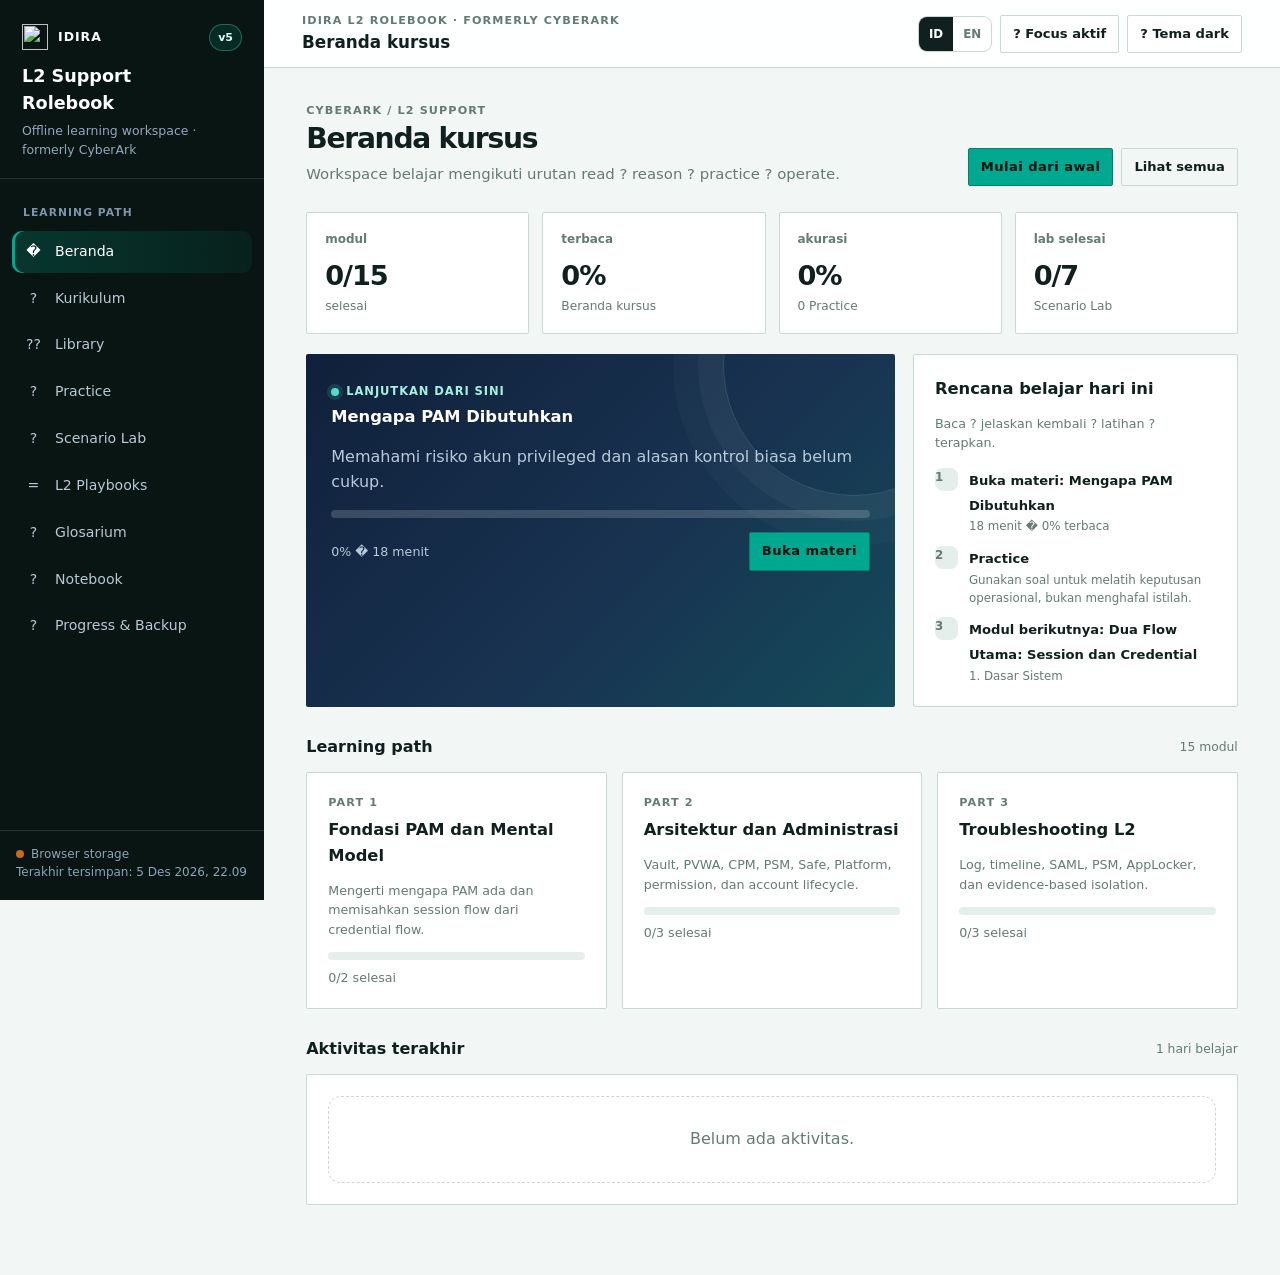
==== CyberArk_L2_Learning_App.html @ cd7c9b1c "feat: Render official Idira logo, inject 20 training modules directly to curriculum, and fix compone" ====
<!doctype html>
<html lang="id">
<head>
<meta charset="utf-8">
<meta name="viewport" content="width=device-width,initial-scale=1">
<meta name="theme-color" content="#0b1220">
<title>IDIRA L2 Rolebook — formerly CyberArk</title>
<link rel="stylesheet" href="rolebook-assets/rolebook.css">
<link rel="stylesheet" href="rolebook-assets/rolebook-theme.css">
</head>
<body>
<a class="skip" href="#mainContent">Skip to main content</a>
<div class="app">
<aside class="sidebar" aria-label="Course navigation">
<div class="brand"><div><div class="brand-mark"><img class="brand-logo" src="rolebook-assets/icon-idira-logo.svg" alt="" aria-hidden="true"><span>IDIRA</span></div><h1>L2 Support Rolebook</h1><p>Offline learning workspace · formerly CyberArk</p></div><span class="tag version">v5</span></div>
<nav class="nav" id="mainNav"></nav>
<div class="sidebar-foot"><span class="sync-dot" id="syncDot"></span><span id="syncLabel">Loading progress</span><br><span id="lastSavedLabel"></span></div>
</aside>
<div class="main">
<header class="topbar"><div class="topbar-title"><div class="eyebrow" id="topEyebrow">IDIRA L2 Rolebook · formerly CyberArk</div><strong id="topTitle">Course home</strong></div><div class="top-actions"><div class="lang-group" aria-label="Language"><button data-action="lang" data-lang="id" aria-pressed="true">ID</button><button data-action="lang" data-lang="en" aria-pressed="false">EN</button></div><button class="icon-btn" data-action="focus" id="focusBtn" aria-pressed="false">Focus</button><button class="icon-btn" data-action="theme" id="themeBtn" aria-pressed="false">Theme</button></div></header>
<main class="content" id="mainContent" tabindex="-1"><div id="viewRoot"></div></main>
</div>
</div>
<div class="toast-region" id="toastRegion" aria-live="polite" aria-atomic="true"></div>
<input class="sr-only" type="file" id="importFile" accept="application/json,.json">
<script src="rolebook-assets/course-data.js"></script>
<script src="rolebook-assets/reference-data.js"></script>
<script src="rolebook-assets/reference-sources.js"></script>
<script src="rolebook-assets/cyberark-docs-index.js"></script>
<script src="rolebook-assets/reference-docs-atlas.js"></script>
<script src="rolebook-assets/inject-cyberbrainer.js"></script>
<script src="rolebook-assets/inject-idira-training.js"></script>
<script src="rolebook-assets/reference-deep-core.js"></script>
<script src="rolebook-assets/reference-deep-objects.js"></script>
<script src="rolebook-assets/reference-deep-architecture.js"></script>
<script src="rolebook-assets/reference-finalize.js"></script>
<script src="rolebook-assets/reference-expansion.js"></script>
<script src="rolebook-assets/rolebook-library-helpers.js"></script>
<script src="rolebook-assets/docs-explorer.js"></script>
<script src="rolebook-assets/rolebook.js"></script>
</body>
</html>
---- rolebook-assets/rolebook.css ----
﻿:root{--ink:#14233b;--ink2:#34425a;--muted:#66738a;--line:#d9e0ea;--surface:#fff;--surface2:#f6f8fb;--surface3:#eef3f8;--nav:#0d1729;--brand:#00a88f;--brand2:#087d70;--accent:#f0a33a;--danger:#c94646;--success:#16794f;--shadow:0 18px 45px rgba(20,35,59,.1);--radius:16px;--focus:#ff9f1c;--font:Inter,ui-sans-serif,system-ui,-apple-system,BlinkMacSystemFont,"Segoe UI",sans-serif;--mono:"Cascadia Code",Consolas,monospace}
:root[data-theme=dark]{--ink:#eef4fb;--ink2:#c8d3e2;--muted:#9caac0;--line:#304057;--surface:#101a2b;--surface2:#172235;--surface3:#1d2b41;--nav:#09101d;--brand:#32d5bd;--brand2:#58e5d1;--accent:#ffbd63;--danger:#ff8787;--success:#61d5a0;--shadow:0 18px 45px rgba(0,0,0,.25)}
*{box-sizing:border-box}html{font-size:16px;scroll-behavior:smooth}body{margin:0;background:var(--surface2);color:var(--ink);font-family:var(--font);line-height:1.55}button,input,select,textarea{font:inherit}button{cursor:pointer}button:disabled{cursor:not-allowed;opacity:.62}button:focus-visible,a:focus-visible,input:focus-visible,select:focus-visible,textarea:focus-visible{outline:3px solid var(--focus);outline-offset:3px}.skip{position:fixed;top:-60px;left:16px;z-index:99;background:var(--surface);color:var(--ink);padding:10px 14px;border-radius:8px;border:2px solid var(--focus)}.skip:focus{top:16px}.app{min-height:100vh;display:grid;grid-template-columns:264px minmax(0,1fr)}.sidebar{position:sticky;top:0;height:100vh;background:var(--nav);color:#dbe8f6;display:flex;flex-direction:column;z-index:5}.brand{padding:24px 22px 19px;border-bottom:1px solid rgba(255,255,255,.12);display:flex;justify-content:space-between;gap:10px}.brand-mark{display:flex;align-items:center;gap:10px;font-weight:800;letter-spacing:.08em;font-size:.78rem;color:#fff}.brand-mark i{width:27px;height:27px;border-radius:8px;background:linear-gradient(135deg,var(--brand),#61e8d1);display:grid;place-items:center;color:#06221e;font-style:normal;font-weight:900}.brand h1{margin:13px 0 0;color:#fff;font-size:1.1rem}.brand p{margin:3px 0 0;color:#91a7bf;font-size:.78rem}.version{height:max-content;color:#d9fff7!important;background:rgba(0,168,143,.15)!important;border-color:rgba(81,221,199,.35)!important}.nav{padding:18px 12px;display:grid;gap:5px}.nav-label{padding:8px 11px 4px;color:#7e94ad;text-transform:uppercase;letter-spacing:.1em;font-size:.67rem;font-weight:800}.nav-btn{width:100%;border:0;background:transparent;color:#b9c8d9;text-align:left;display:flex;align-items:center;gap:11px;padding:10px 11px;border-radius:10px;font-size:.88rem;transition:.18s}.nav-btn:hover{background:rgba(255,255,255,.08);color:#fff;transform:translateX(2px)}.nav-btn[aria-current=true]{background:linear-gradient(90deg,rgba(0,168,143,.23),rgba(0,168,143,.08));color:#fff;box-shadow:inset 3px 0 var(--brand)}.nav-icon{width:21px;text-align:center}.sidebar-foot{margin-top:auto;padding:14px 16px 18px;border-top:1px solid rgba(255,255,255,.12);font-size:.75rem;color:#8ea2ba}.sync-dot{display:inline-block;width:8px;height:8px;border-radius:50%;background:var(--accent);margin-right:7px}.sync-dot.online{background:#56d99b}.main{min-width:0;display:flex;flex-direction:column}.topbar{position:sticky;top:0;z-index:4;background:color-mix(in srgb,var(--surface) 92%,transparent);backdrop-filter:blur(13px);border-bottom:1px solid var(--line);min-height:68px;padding:12px clamp(18px,3vw,38px);display:flex;align-items:center;justify-content:space-between;gap:20px}.topbar-title{min-width:0}.eyebrow{font-size:.7rem;text-transform:uppercase;letter-spacing:.1em;color:var(--muted);font-weight:800}.topbar-title strong{display:block;white-space:nowrap;overflow:hidden;text-overflow:ellipsis;font-size:1.05rem}.top-actions,.page-actions,.reader-controls{display:flex;align-items:center;gap:8px;flex-wrap:wrap}.icon-btn,.small-btn,.primary-btn,.quiet-btn,.danger-btn{border:1px solid var(--line);border-radius:9px;background:var(--surface);color:var(--ink);min-height:38px;padding:8px 12px;font-weight:700;font-size:.82rem;text-decoration:none;transition:.18s}.icon-btn:hover,.small-btn:hover,.quiet-btn:hover{transform:translateY(-1px);box-shadow:0 6px 16px rgba(20,35,59,.1);border-color:var(--brand)}.primary-btn{background:var(--brand);border-color:var(--brand);color:#05241f;box-shadow:0 8px 18px rgba(0,168,143,.18)}.primary-btn:hover{background:var(--brand2);transform:translateY(-1px)}.quiet-btn{background:var(--surface2)}.danger-btn{color:var(--danger);border-color:color-mix(in srgb,var(--danger) 45%,var(--line))}.lang-group{display:flex;border:1px solid var(--line);border-radius:9px;overflow:hidden;background:var(--surface)}.lang-group button{border:0;background:transparent;color:var(--muted);padding:8px 10px;font-size:.74rem;font-weight:800}.lang-group button[aria-pressed=true]{background:var(--ink);color:var(--surface)}.content{width:min(1420px,100%);margin:0 auto;padding:34px clamp(18px,3.3vw,52px) 70px}.view{animation:fade .22s ease both}@keyframes fade{from{opacity:0;transform:translateY(4px)}to{opacity:1;transform:none}}.page-head{display:flex;align-items:flex-end;justify-content:space-between;gap:22px;margin-bottom:26px}.page-head h2{margin:3px 0 0;font-size:clamp(1.55rem,2.2vw,2.15rem);letter-spacing:-.045em;line-height:1.15}.page-head p{margin:8px 0 0;color:var(--muted);max-width:720px;font-size:.93rem}.metric-grid{display:grid;grid-template-columns:repeat(4,minmax(0,1fr));gap:13px;margin-bottom:20px}.metric,.card{background:var(--surface);border:1px solid var(--line);border-radius:var(--radius);box-shadow:0 4px 16px rgba(20,35,59,.035)}.metric{padding:17px 18px}.metric-label{color:var(--muted);font-size:.75rem;font-weight:700}.metric-value{font-size:1.7rem;font-weight:850;letter-spacing:-.04em;margin-top:6px}.metric-sub{font-size:.76rem;color:var(--muted)}.card-pad{padding:21px}.card h3{margin:0;font-size:1.02rem}.card p{color:var(--muted)}.muted{color:var(--muted)}.small{font-size:.79rem}.layout-2{display:grid;grid-template-columns:minmax(0,1.45fr) minmax(280px,.8fr);gap:18px}.layout-3{display:grid;grid-template-columns:repeat(3,minmax(0,1fr));gap:15px}.section-title{display:flex;align-items:center;justify-content:space-between;gap:12px;margin:28px 0 12px}.section-title h3{margin:0;font-size:1rem}.section-title span{color:var(--muted);font-size:.77rem}.progress-track{height:8px;background:var(--surface3);border-radius:999px;overflow:hidden}.progress-fill{height:100%;background:linear-gradient(90deg,var(--brand),#54d5bf);border-radius:inherit;transition:width .35s}.hero-card{background:linear-gradient(135deg,#10203a,#183351 58%,#0e6e66 160%);color:#fff;border:0;position:relative;overflow:hidden}.hero-card:after{content:"";position:absolute;width:260px;height:260px;border:1px solid rgba(255,255,255,.14);border-radius:50%;right:-90px;top:-120px;box-shadow:0 0 0 25px rgba(255,255,255,.035),0 0 0 50px rgba(255,255,255,.025)}.hero-card .muted{color:#b9cadc}.hero-content{position:relative;z-index:1;padding:25px}.hero-content p{max-width:650px}.kicker{display:inline-flex;align-items:center;gap:7px;color:#a6f0df;font-size:.72rem;font-weight:800;letter-spacing:.08em;text-transform:uppercase}.kicker:before{content:"";width:8px;height:8px;border-radius:50%;background:#51ddc7;box-shadow:0 0 0 4px rgba(81,221,199,.15)}.split{display:flex;align-items:center;justify-content:space-between;gap:20px}.tag,.badge{display:inline-flex;align-items:center;border-radius:999px;padding:4px 8px;font-size:.69rem;font-weight:800;border:1px solid var(--line);background:var(--surface2);color:var(--ink2)}.badge.complete{background:color-mix(in srgb,var(--success) 14%,var(--surface));border-color:color-mix(in srgb,var(--success) 38%,var(--line));color:var(--success)}.badge.current{background:color-mix(in srgb,var(--brand) 13%,var(--surface));border-color:color-mix(in srgb,var(--brand) 42%,var(--line));color:var(--brand2)}.list{display:grid;gap:10px}.activity{display:flex;gap:12px;padding:11px 0;border-bottom:1px solid var(--line)}.activity:last-child{border:0}.activity-mark{width:29px;height:29px;border-radius:9px;background:var(--surface3);display:grid;place-items:center;flex:none}.activity strong{font-size:.82rem}.activity p{margin:1px 0 0;font-size:.75rem}.plan-list{display:grid;gap:10px;margin-top:15px}.plan-item{display:flex;gap:11px;align-items:flex-start}.plan-num{width:23px;height:23px;border-radius:8px;display:grid;place-items:center;background:var(--surface3);color:var(--brand2);font-weight:900;font-size:.72rem;flex:none}.plan-item strong{font-size:.82rem}.plan-item span{display:block;color:var(--muted);font-size:.74rem}.search-row{display:flex;gap:10px;flex-wrap:wrap;margin-bottom:18px}.field{width:100%;background:var(--surface);color:var(--ink);border:1px solid var(--line);border-radius:10px;padding:10px 12px;min-height:42px}.module-grid{display:grid;grid-template-columns:repeat(2,minmax(0,1fr));gap:13px}.module-card{padding:17px;border:1px solid var(--line);border-radius:14px;background:var(--surface);display:flex;flex-direction:column;gap:10px;min-height:190px;transition:.18s}.module-card:hover{transform:translateY(-2px);box-shadow:var(--shadow);border-color:var(--brand)}.module-top,.module-foot{display:flex;align-items:flex-start;justify-content:space-between;gap:10px}.module-no{font-family:var(--mono);font-size:.7rem;color:var(--brand2);font-weight:800}.module-card h4{font-size:1rem;line-height:1.3;margin:0}.module-card p{font-size:.8rem;margin:0}.module-tags{display:flex;gap:7px;flex-wrap:wrap}.module-foot{margin-top:auto;align-items:center}.part-block{margin-top:26px}.part-head{display:flex;align-items:flex-start;justify-content:space-between;gap:18px;margin-bottom:11px}.part-head h3{margin:0;font-size:1.08rem}.part-head p{margin:3px 0 0;color:var(--muted);font-size:.8rem}
.reader-shell{display:grid;grid-template-columns:235px minmax(0,1fr);gap:18px;align-items:start}.reader-side{position:sticky;top:91px;max-height:calc(100vh - 115px);overflow:auto}.reader-side h3{font-size:.75rem;text-transform:uppercase;letter-spacing:.1em;color:var(--muted);margin:0 0 9px}.reader-nav{display:grid;gap:5px}.reader-nav button{border:1px solid transparent;background:transparent;color:var(--ink2);text-align:left;border-radius:10px;padding:9px 10px;font-size:.78rem;line-height:1.35}.reader-nav button:hover,.reader-nav button.active{background:var(--surface);border-color:var(--brand);color:var(--ink)}.reader-nav button strong{display:block;font-size:.72rem;color:var(--brand2);margin-bottom:2px}.reader-main{min-width:0}.reader-head{padding:23px 25px;border-bottom:1px solid var(--line)}.reader-head-top{display:flex;align-items:flex-start;justify-content:space-between;gap:20px}.reader-head h2{margin:5px 0 0;font-size:clamp(1.45rem,2.4vw,2.1rem);line-height:1.12;letter-spacing:-.05em}.reader-head p{color:var(--muted);margin:9px 0 0;max-width:760px}.reader-meta{display:flex;gap:7px;flex-wrap:wrap;margin-top:14px}.reader-meta button{cursor:pointer}.reader-scroll{max-height:calc(100vh - 245px);min-height:430px;overflow:auto;padding:26px 30px 34px;scroll-behavior:smooth}.lesson-content{max-width:860px}.lesson-block h2{font-size:1.42rem;letter-spacing:-.035em;line-height:1.2;margin:0 0 10px}.lesson-block h3{font-size:1.04rem;letter-spacing:-.02em;margin:25px 0 7px}.lesson-block p{margin:0 0 13px;color:var(--ink2);font-size:.96rem;line-height:1.78}.lesson-block li{color:var(--ink2);font-size:.94rem;line-height:1.7;margin:5px 0}.lesson-block ul,.lesson-block ol{padding-left:22px}.callout{border-left:4px solid var(--brand);background:color-mix(in srgb,var(--brand) 8%,var(--surface));padding:14px 16px;border-radius:0 11px 11px 0;margin:18px 0;color:var(--ink2)}.callout.safe{border-left-color:var(--success)}.callout.warn{border-left-color:var(--accent)}.reader-extras{display:grid;grid-template-columns:repeat(2,minmax(0,1fr));gap:13px;margin:24px 0}.extra-card{border:1px solid var(--line);border-radius:13px;padding:15px;background:var(--surface2)}.extra-card h3{margin:0 0 9px;font-size:.9rem}.extra-card ul{padding-left:19px;margin:0}.extra-card li{font-size:.8rem;margin:5px 0;color:var(--ink2)}.reader-footer{padding:17px 25px;border-top:1px solid var(--line);display:flex;align-items:center;justify-content:space-between;gap:12px;flex-wrap:wrap}.gate{margin-top:20px;padding:15px;border-radius:13px;background:var(--surface2);border:1px solid var(--line);display:flex;align-items:center;justify-content:space-between;gap:14px}.gate.ready{border-color:color-mix(in srgb,var(--success) 50%,var(--line));background:color-mix(in srgb,var(--success) 8%,var(--surface))}.gate strong{display:block;font-size:.84rem}.gate span{display:block;color:var(--muted);font-size:.76rem;margin-top:3px}.reader-note{margin-top:20px}.reader-note textarea{min-height:105px}.check-list{display:grid;gap:9px;padding:0;margin:0;list-style:none}.check-list li{display:flex;gap:9px;align-items:flex-start;color:var(--ink2);font-size:.82rem}.check-list li:before{content:"✓";width:19px;height:19px;border-radius:6px;background:color-mix(in srgb,var(--brand) 15%,var(--surface));color:var(--brand2);display:grid;place-items:center;font-weight:900;font-size:.7rem;flex:none}.form-grid{display:grid;grid-template-columns:repeat(2,minmax(0,1fr));gap:15px}.form-label{display:grid;gap:6px;color:var(--ink2);font-size:.78rem;font-weight:800}.notice{border-left:4px solid var(--accent);background:color-mix(in srgb,var(--accent) 10%,var(--surface));padding:13px 15px;border-radius:0 10px 10px 0;color:var(--ink2);font-size:.81rem}.quiz-head{display:flex;align-items:center;justify-content:space-between;gap:15px;margin-bottom:15px}.quiz-head strong{font-size:.8rem}.quiz-head span{font-size:.75rem;color:var(--muted)}.question-card{max-width:920px}.question-card h3{font-size:1.35rem;line-height:1.35;letter-spacing:-.03em;margin:6px 0 22px}.choice-grid{display:grid;gap:9px}.choice{width:100%;text-align:left;border:1px solid var(--line);background:var(--surface);color:var(--ink);border-radius:12px;padding:13px 15px;display:flex;align-items:flex-start;gap:11px;line-height:1.45}.choice:hover{border-color:var(--brand);background:color-mix(in srgb,var(--brand) 4%,var(--surface))}.choice.selected{border-color:var(--brand);box-shadow:inset 0 0 0 2px var(--brand);background:color-mix(in srgb,var(--brand) 7%,var(--surface))}.choice.correct{border-color:var(--success);background:color-mix(in srgb,var(--success) 9%,var(--surface))}.choice.wrong{border-color:var(--danger);background:color-mix(in srgb,var(--danger) 8%,var(--surface))}.choice-indicator{width:24px;height:24px;border-radius:50%;border:2px solid var(--line);display:grid;place-items:center;flex:none;font-size:.7rem;font-weight:900}.choice.selected .choice-indicator{border-color:var(--brand);background:var(--brand);color:#05241f}.choice.correct .choice-indicator{border-color:var(--success);background:var(--success);color:#fff}.choice.wrong .choice-indicator{border-color:var(--danger);background:var(--danger);color:#fff}.feedback{margin-top:17px;padding:15px;border-radius:12px;border:1px solid var(--line)}.feedback.good{border-color:color-mix(in srgb,var(--success) 45%,var(--line));background:color-mix(in srgb,var(--success) 8%,var(--surface))}.feedback.bad{border-color:color-mix(in srgb,var(--danger) 45%,var(--line));background:color-mix(in srgb,var(--danger) 7%,var(--surface))}.feedback strong{display:block;font-size:.88rem}.feedback p{margin:5px 0 0;color:var(--ink2);font-size:.82rem}.quiz-actions{display:flex;justify-content:space-between;align-items:center;gap:10px;margin-top:20px;flex-wrap:wrap}.result-score{font-size:3rem;font-weight:900;letter-spacing:-.06em;color:var(--brand2)}.result-label{color:var(--muted);font-size:.86rem}.result-grid{display:grid;grid-template-columns:repeat(3,minmax(0,1fr));gap:10px;margin:18px 0}.result-stat{background:var(--surface2);border-radius:11px;padding:13px}.result-stat strong{display:block;font-size:1.2rem}.result-stat span{font-size:.73rem;color:var(--muted)}.segmented{display:flex;gap:5px;padding:4px;border:1px solid var(--line);background:var(--surface2);border-radius:11px;width:max-content;max-width:100%;flex-wrap:wrap}.segmented button{border:0;background:transparent;color:var(--muted);border-radius:8px;padding:8px 11px;font-size:.76rem;font-weight:800}.segmented button.active{background:var(--surface);color:var(--ink);box-shadow:0 2px 8px rgba(20,35,59,.08)}
.case-shell,.guide-shell,.notebook-shell{display:grid;grid-template-columns:280px minmax(0,1fr);gap:16px}.case-list,.guide-list,.note-tabs{display:grid;gap:7px}.case-list button,.guide-list button,.note-tabs button{border:1px solid var(--line);background:var(--surface);color:var(--ink);border-radius:10px;text-align:left;padding:11px 12px}.case-list button:hover,.case-list button.active,.guide-list button.active,.note-tabs button.active{border-color:var(--brand);background:color-mix(in srgb,var(--brand) 6%,var(--surface))}.case-list strong,.guide-list strong,.note-tabs strong{display:block;font-size:.8rem}.case-list span,.guide-list span,.note-tabs span{display:block;color:var(--muted);font-size:.7rem;margin-top:2px}.case-detail h3,.guide-detail h3{font-size:1.35rem;margin:4px 0;letter-spacing:-.04em}.case-detail p,.guide-detail p{font-size:.88rem}.evidence{display:grid;gap:7px;margin:14px 0}.evidence-item{display:flex;gap:9px;font-size:.81rem;color:var(--ink2);background:var(--surface2);padding:9px;border-radius:9px}.evidence-item:before{content:"•";color:var(--brand);font-size:1.25rem;line-height:.8}.investigation{counter-reset:invest}.investigation li{counter-increment:invest;list-style:none;display:flex;gap:10px;color:var(--ink2);font-size:.82rem;margin:9px 0}.investigation li:before{content:counter(invest);width:22px;height:22px;border-radius:7px;background:var(--surface3);color:var(--brand2);display:grid;place-items:center;font-weight:900;font-size:.7rem;flex:none}.step-list{counter-reset:steps;display:grid;gap:8px;padding:0;margin:0;list-style:none}.step-list li{counter-increment:steps;display:flex;gap:10px;font-size:.82rem;color:var(--ink2)}.step-list li:before{content:counter(steps);display:grid;place-items:center;width:22px;height:22px;border-radius:7px;background:var(--surface3);color:var(--brand2);font-weight:900;font-size:.7rem;flex:none}.guide-detail h4,.case-detail h4{margin:19px 0 7px;font-size:.87rem}.glossary-grid{display:grid;grid-template-columns:repeat(3,minmax(0,1fr));gap:11px}.term-card{border:1px solid var(--line);background:var(--surface);border-radius:13px;padding:15px;min-height:150px;display:flex;flex-direction:column;gap:9px}.term-card button{border:0;background:transparent;padding:0;text-align:left;color:var(--ink)}.term-card strong{font-size:.94rem}.term-card p{font-size:.8rem;margin:0;color:var(--muted)}.term-actions{display:flex;justify-content:space-between;align-items:center;margin-top:auto}.known{color:var(--success);font-size:.73rem;font-weight:800}textarea.field{resize:vertical;min-height:280px;line-height:1.6}.activity-table{display:grid}.activity-row{display:grid;grid-template-columns:125px 1fr 85px;gap:12px;padding:11px 0;border-bottom:1px solid var(--line);font-size:.78rem}.activity-row span{color:var(--muted)}.heatmap{display:flex;gap:5px;flex-wrap:wrap}.heat-day{width:22px;height:22px;border-radius:5px;background:var(--surface3);border:1px solid var(--line)}.heat-day.active{background:var(--brand);border-color:var(--brand)}.heat-day.today{box-shadow:0 0 0 2px var(--focus)}.empty{padding:30px;text-align:center;color:var(--muted);border:1px dashed var(--line);border-radius:13px}.toast-region{position:fixed;right:20px;bottom:20px;z-index:20;display:grid;gap:9px;max-width:min(390px,calc(100vw - 40px))}.toast{background:var(--nav);color:#fff;border:1px solid rgba(255,255,255,.18);box-shadow:var(--shadow);border-radius:11px;padding:12px 14px;font-size:.8rem;animation:toast-in .2s ease both}.toast.ok{border-left:4px solid #54d99b}.toast.warn{border-left:4px solid var(--accent)}@keyframes toast-in{from{opacity:0;transform:translateY(8px)}to{opacity:1;transform:none}}.sr-only{position:absolute;width:1px;height:1px;padding:0;margin:-1px;overflow:hidden;clip:rect(0,0,0,0);white-space:nowrap;border:0}.no-motion *{animation:none!important;transition:none!important;scroll-behavior:auto!important}
@media(max-width:1100px){.app{grid-template-columns:220px minmax(0,1fr)}.metric-grid{grid-template-columns:repeat(2,minmax(0,1fr))}.glossary-grid{grid-template-columns:repeat(2,minmax(0,1fr))}.reader-shell{grid-template-columns:205px minmax(0,1fr)}}@media(max-width:820px){.app{display:block}.sidebar{height:auto;position:sticky;top:0}.brand{padding:13px 17px}.brand h1,.brand p{display:none}.nav{display:flex;overflow:auto;padding:8px 10px;border-top:1px solid rgba(255,255,255,.1);gap:5px}.nav-label{display:none}.nav-btn{width:auto;white-space:nowrap;padding:9px 11px;font-size:.76rem}.nav-icon{display:none}.sidebar-foot{display:none}.topbar{top:54px;min-height:58px;padding:10px 14px}.topbar-title strong{font-size:.88rem}.top-actions{gap:4px}.icon-btn,.small-btn,.primary-btn,.quiet-btn,.danger-btn{min-height:35px;padding:7px 9px;font-size:.74rem}.content{padding:24px 14px 55px}.page-head{display:block}.page-actions{margin-top:14px}.layout-2,.layout-3,.case-shell,.guide-shell,.notebook-shell{grid-template-columns:1fr}.reader-shell{display:block}.reader-side{position:static;max-height:none;margin-bottom:13px}.reader-nav,.case-list,.guide-list,.note-tabs{display:flex;overflow:auto;padding-bottom:3px}.reader-nav button,.case-list button,.guide-list button,.note-tabs button{min-width:190px}.reader-scroll{max-height:none;min-height:0;padding:22px 18px 28px}.reader-head{padding:19px}.reader-footer{padding:15px 18px}.reader-extras,.form-grid{grid-template-columns:1fr}.module-grid{grid-template-columns:1fr}.glossary-grid{grid-template-columns:1fr}.activity-row{grid-template-columns:90px 1fr}.activity-row span:last-child{display:none}}
@media(prefers-reduced-motion:reduce){*,*::before,*::after{animation-duration:.001ms!important;animation-iteration-count:1!important;scroll-behavior:auto!important;transition-duration:.001ms!important}}

.focus-mode .app{grid-template-columns:1fr}.focus-mode .sidebar{display:none}.focus-mode .content{width:min(1120px,100%)}@media(max-width:820px){.focus-mode .topbar{top:0}}

.atlas-intro{margin-bottom:20px;border-color:color-mix(in srgb,var(--brand) 40%,var(--line));background:color-mix(in srgb,var(--brand) 3%,var(--surface))}
.atlas-map{display:flex;align-items:center;gap:12px;margin-top:16px;flex-wrap:wrap}
.atlas-map div{background:var(--surface);border:1px solid var(--line);border-radius:12px;padding:12px 16px;flex:1;min-width:140px;box-shadow:0 4px 12px rgba(0,0,0,.03)}
.atlas-map.secondary div{background:var(--surface2)}
.atlas-map i{color:var(--muted);font-style:normal;font-weight:900}
.atlas-map strong{display:block;font-size:1.1rem;color:var(--brand2)}
.atlas-map span{display:block;font-weight:800;font-size:.85rem;margin-top:2px}
.atlas-map small{display:block;color:var(--muted);font-size:.75rem;line-height:1.3;margin-top:4px}
.ref-shell{display:grid;grid-template-columns:260px minmax(0,1fr);gap:16px;align-items:start}
.ref-list{display:flex;flex-direction:column;gap:6px;position:sticky;top:80px;max-height:calc(100vh - 100px);overflow-y:auto}
.ref-item{text-align:left;border:1px solid var(--line);background:var(--surface);border-radius:10px;padding:12px;transition:.15s}
.ref-item:hover,.ref-item.active{border-color:var(--brand);background:color-mix(in srgb,var(--brand) 5%,var(--surface))}
.ref-item strong{display:block;font-size:.85rem}
.ref-item span{display:block;font-size:.72rem;color:var(--muted);margin-top:3px}
.ref-entry{border-bottom:1px solid var(--line);padding-bottom:24px;margin-bottom:24px}
.ref-entry:last-child{border-bottom:0;padding-bottom:0;margin-bottom:0}
.ref-entry h3{font-size:1.4rem;letter-spacing:-.03em;margin:8px 0 18px}
.ref-section{margin-bottom:18px}
.ref-section h4{font-size:.88rem;text-transform:uppercase;letter-spacing:.05em;color:var(--muted);margin:0 0 8px;border-bottom:1px solid var(--surface3);padding-bottom:6px}
.ref-section p,.ref-section li{font-size:.9rem;line-height:1.65;color:var(--ink2)}
.ref-section ul{margin:0;padding-left:20px}
.ref-section li{margin-bottom:6px}
.definition-lead p{font-size:1.05rem;color:var(--ink);font-weight:500;line-height:1.6}
.coverage-grid{display:grid;grid-template-columns:repeat(auto-fill,minmax(240px,1fr));gap:10px}
.coverage-item{text-align:left;border:1px solid var(--line);background:var(--surface);border-radius:10px;padding:12px;transition:.15s}
.coverage-item:hover{border-color:var(--brand);box-shadow:var(--shadow);transform:translateY(-2px)}
.coverage-item strong{display:block;font-size:.85rem}
.coverage-item span{display:block;font-size:.72rem;color:var(--brand2);margin-top:4px}
@media(max-width:820px){.ref-shell{grid-template-columns:1fr}.ref-list{position:static;max-height:300px}.atlas-map{flex-direction:column;align-items:stretch}.atlas-map i{display:none}}

.coverage-item.active{border-color:var(--brand);background:color-mix(in srgb,var(--brand) 6%,var(--surface))}

.prereq-grid { display: grid; gap: 8px; margin-top: 14px; grid-template-columns: repeat(auto-fill, minmax(220px, 1fr)); }
.prereq-link { background: var(--surface2); border: 1px solid var(--line); border-radius: 9px; padding: 10px 14px; text-align: left; transition: 0.18s; cursor: pointer; display: flex; flex-direction: column; }
.prereq-link:hover { background: var(--surface); border-color: var(--brand); transform: translateY(-1px); box-shadow: 0 4px 12px rgba(0,168,143,0.1); }
.prereq-link strong, .prereq-link span { font-weight: 800; font-size: 0.88rem; color: var(--ink); display: block; margin-bottom: 3px; }
.prereq-link small { font-size: 0.72rem; color: var(--muted); }
.prereq-link.required { border-left: 3px solid var(--brand); }
.read-first { margin-bottom: 24px; padding-bottom: 20px; border-bottom: 1px solid var(--line); }
.read-first-head { display: flex; align-items: flex-start; justify-content: space-between; gap: 15px; }
.read-first-head h3 { margin: 4px 0 0; font-size: 1.15rem; }
.read-first-head p { margin: 4px 0 0; color: var(--muted); font-size: 0.82rem; }
.article-meta { display: flex; justify-content: space-between; align-items: flex-start; gap: 20px; margin-bottom: 18px; }
.meta-chips { display: flex; gap: 8px; }
.provenance-banner { background: color-mix(in srgb, var(--brand) 6%, var(--surface2)); border: 1px solid color-mix(in srgb, var(--brand) 35%, var(--line)); padding: 14px 18px; border-radius: 11px; margin-bottom: 24px; }
.provenance-banner p { margin: 5px 0 0; font-size: 0.82rem; color: var(--ink2); }
.chapter-section { margin-top: 24px; }
.chapter-section h4 { font-size: 1.05rem; margin: 0 0 10px; color: var(--ink); border-bottom: 1px solid var(--line); padding-bottom: 6px; }
.chapter-section p { font-size: 0.95rem; line-height: 1.6; margin: 0 0 14px; color: var(--ink2); }
.chapter-section ul { margin: 0 0 14px; padding-left: 20px; color: var(--ink2); font-size: 0.93rem; }
.chapter-section li { margin-bottom: 6px; }
.source-marks { display: inline-flex; gap: 4px; margin-left: 6px; vertical-align: baseline; }
.source-mark { background: var(--surface2); border: 1px solid var(--line); color: var(--muted); font-size: 0.65rem; font-weight: 800; border-radius: 4px; padding: 2px 5px; cursor: pointer; transition: 0.15s; }
.source-mark:hover { background: var(--brand); color: #05241f; border-color: var(--brand); }
.evidence-grid { display: grid; grid-template-columns: 1fr 1fr; gap: 20px; margin-top: 28px; }
.version-warning { margin-top: 28px; background: color-mix(in srgb, var(--danger) 8%, var(--surface)); border-left: 4px solid var(--danger); padding: 14px 18px; border-radius: 4px 12px 12px 4px; }
.version-warning p { margin: 6px 0 0; font-size: 0.85rem; color: var(--ink2); }
.article-sources { display: grid; gap: 8px; margin-top: 14px; grid-template-columns: repeat(auto-fill, minmax(260px, 1fr)); }
.source-card-mini { background: var(--surface2); border: 1px solid var(--line); border-radius: 9px; padding: 10px 14px; text-align: left; cursor: pointer; transition: 0.18s; }
.source-card-mini:hover { border-color: var(--brand); background: var(--surface); }
.source-card-mini strong { display: block; font-size: 0.72rem; color: var(--brand); margin-bottom: 3px; }
.source-card-mini span { display: block; font-size: 0.85rem; font-weight: 700; margin-bottom: 3px; }
.source-card-mini small { font-size: 0.7rem; color: var(--muted); }
.bibliography-intro { margin-bottom: 24px; }
.source-catalog { display: grid; gap: 16px; }
.source-record { background: var(--surface); border: 1px solid var(--line); border-radius: 12px; padding: 18px 22px; transition: 0.2s; }
.source-record.active { border-color: var(--brand); box-shadow: 0 0 0 1px var(--brand), 0 6px 20px rgba(0,168,143,0.12); }
.source-record-top { display: flex; justify-content: space-between; margin-bottom: 8px; }
.source-id { font-weight: 800; color: var(--brand); font-size: 0.85rem; }
.source-record h3 { margin: 0 0 6px; font-size: 1.1rem; }
.source-record p { margin: 0 0 8px; color: var(--ink2); }
.inline-ref { display: inline-flex; align-items: center; background: color-mix(in srgb, var(--brand) 12%, transparent); border: 1px solid color-mix(in srgb, var(--brand) 40%, transparent); color: var(--brand2); font-weight: 700; font-size: inherit; font-family: inherit; padding: 0 5px; border-radius: 6px; margin: 0 2px; cursor: pointer; transition: 0.18s; }
.inline-ref:hover { background: var(--brand); color: #05241f; transform: translateY(-1px); box-shadow: 0 3px 8px rgba(0,168,143,0.18); }
.inline-ref:focus-visible { outline: 3px solid var(--focus); outline-offset: 1px; }
@media (max-width: 820px) { .evidence-grid { grid-template-columns: 1fr; gap: 14px; } .article-sources { grid-template-columns: 1fr; } .prereq-grid { grid-template-columns: 1fr; } }



.brand-logo{width:26px;height:26px;flex:0 0 auto;display:block}.brand-mark span{display:inline-block}
---- rolebook-assets/rolebook-theme.css ----
﻿:root { --ink: #10201e; --ink2: #334c48; --muted: #647a75; --line: #cad8d4; --surface: #ffffff; --surface2: #f2f6f4; --surface3: #e4eeea; --nav: #081512; --brand: #00a88f; --brand2: #087d70; --accent: #c56b19; --focus: #00a88f; --shadow: none; --radius: 2px; }
:root[data-theme="dark"] { --ink: #edf7f3; --ink2: #c1d4ce; --muted: #8ba8a0; --line: #2c4942; --surface: #0d1b18; --surface2: #101f1c; --surface3: #17302a; --nav: #050d0b; --brand: #35d7be; --brand2: #7ae8d6; --accent: #f0a15a; --focus: #35d7be; }
.metric, .card, .module-card, .question-card, .part-block, .choice, .evidence-item, .source-record, .term-card, .atlas-map div { border-radius: 2px !important; box-shadow: none !important; } .field, .icon-btn, .small-btn, .primary-btn, .quiet-btn, .danger-btn, .segmented, .segmented button, .case-list button, .guide-list button, .note-tabs button, .reader-nav button, .step-list button { border-radius: 2px !important; box-shadow: none !important; transition: none !important; } .primary-btn { background: var(--brand) !important; border-color: var(--brand2) !important; color: #03110e !important; font-weight: 800; letter-spacing: 0.035em; } .primary-btn:hover { background: var(--brand2) !important; transform: none !important; box-shadow: 2px 2px 0 var(--brand) !important; } .module-card:hover { transform: none !important; box-shadow: inset 4px 0 var(--brand) !important; }
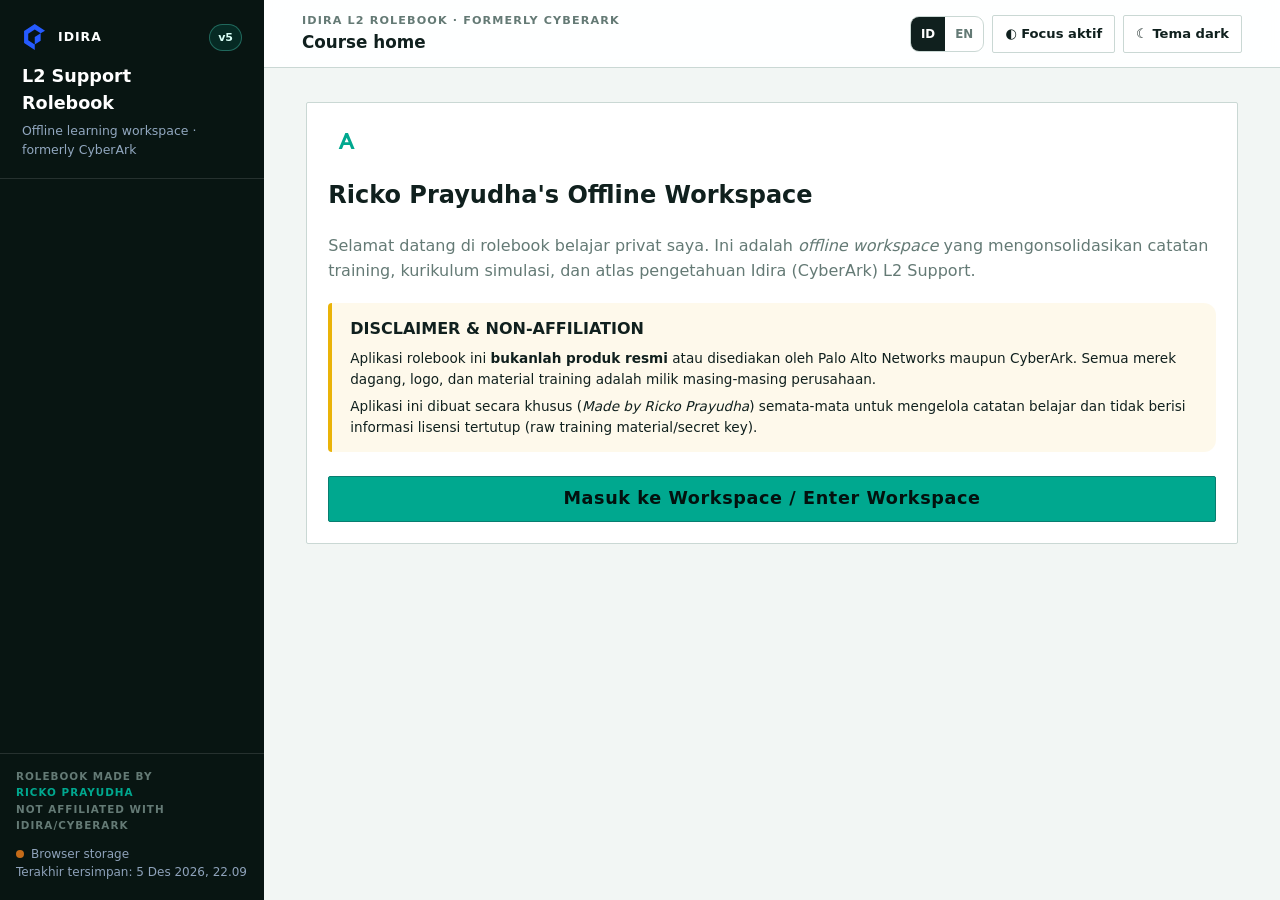
==== commit be05e364: "fix(ui): inject Ricko Prayudha workspace branding, fix render syntax error, update logo to IDIRA" ====
--- a/CyberArk_L2_Learning_App.html
+++ b/CyberArk_L2_Learning_App.html
@@ -5,7 +5,7 @@
 <meta name="viewport" content="width=device-width,initial-scale=1">
 <meta name="theme-color" content="#0b1220">
 <title>IDIRA L2 Rolebook — formerly CyberArk</title>
-<link rel="stylesheet" href="rolebook-assets/rolebook.css">
+<link rel="stylesheet" href="rolebook-assets/rolebook.css?v=6">
 <link rel="stylesheet" href="rolebook-assets/rolebook-theme.css">
 </head>
 <body>
@@ -14,7 +14,7 @@
 <aside class="sidebar" aria-label="Course navigation">
 <div class="brand"><div><div class="brand-mark"><img class="brand-logo" src="rolebook-assets/icon-idira-logo.svg" alt="" aria-hidden="true"><span>IDIRA</span></div><h1>L2 Support Rolebook</h1><p>Offline learning workspace · formerly CyberArk</p></div><span class="tag version">v5</span></div>
 <nav class="nav" id="mainNav"></nav>
-<div class="sidebar-foot"><span class="sync-dot" id="syncDot"></span><span id="syncLabel">Loading progress</span><br><span id="lastSavedLabel"></span></div>
+<div class="sidebar-foot"><div id="watermark" style="font-size:0.65rem;color:var(--muted);text-transform:uppercase;letter-spacing:1px;font-weight:800;margin-bottom:12px">Rolebook Made By<br><strong style="color:var(--brand)">Ricko Prayudha</strong><br>Not affiliated with Idira/CyberArk</div><span class="sync-dot" id="syncDot"></span><span id="syncLabel">Loading progress</span><br><span id="lastSavedLabel"></span></div>
 </aside>
 <div class="main">
 <header class="topbar"><div class="topbar-title"><div class="eyebrow" id="topEyebrow">IDIRA L2 Rolebook · formerly CyberArk</div><strong id="topTitle">Course home</strong></div><div class="top-actions"><div class="lang-group" aria-label="Language"><button data-action="lang" data-lang="id" aria-pressed="true">ID</button><button data-action="lang" data-lang="en" aria-pressed="false">EN</button></div><button class="icon-btn" data-action="focus" id="focusBtn" aria-pressed="false">Focus</button><button class="icon-btn" data-action="theme" id="themeBtn" aria-pressed="false">Theme</button></div></header>
@@ -37,7 +37,7 @@
 <script src="rolebook-assets/reference-expansion.js"></script>
 <script src="rolebook-assets/rolebook-library-helpers.js"></script>
 <script src="rolebook-assets/docs-explorer.js"></script>
-<script src="rolebook-assets/rolebook.js"></script>
+<script src="rolebook-assets/rolebook.js?v=6"></script>
 </body>
 </html>
 
--- a/rolebook-assets/rolebook.css
+++ b/rolebook-assets/rolebook.css
@@ -87,3 +87,4 @@
 
 
 .brand-logo{width:26px;height:26px;flex:0 0 auto;display:block}.brand-mark span{display:inline-block}
+.nav-icon svg{display:block;width:20px;height:20px}
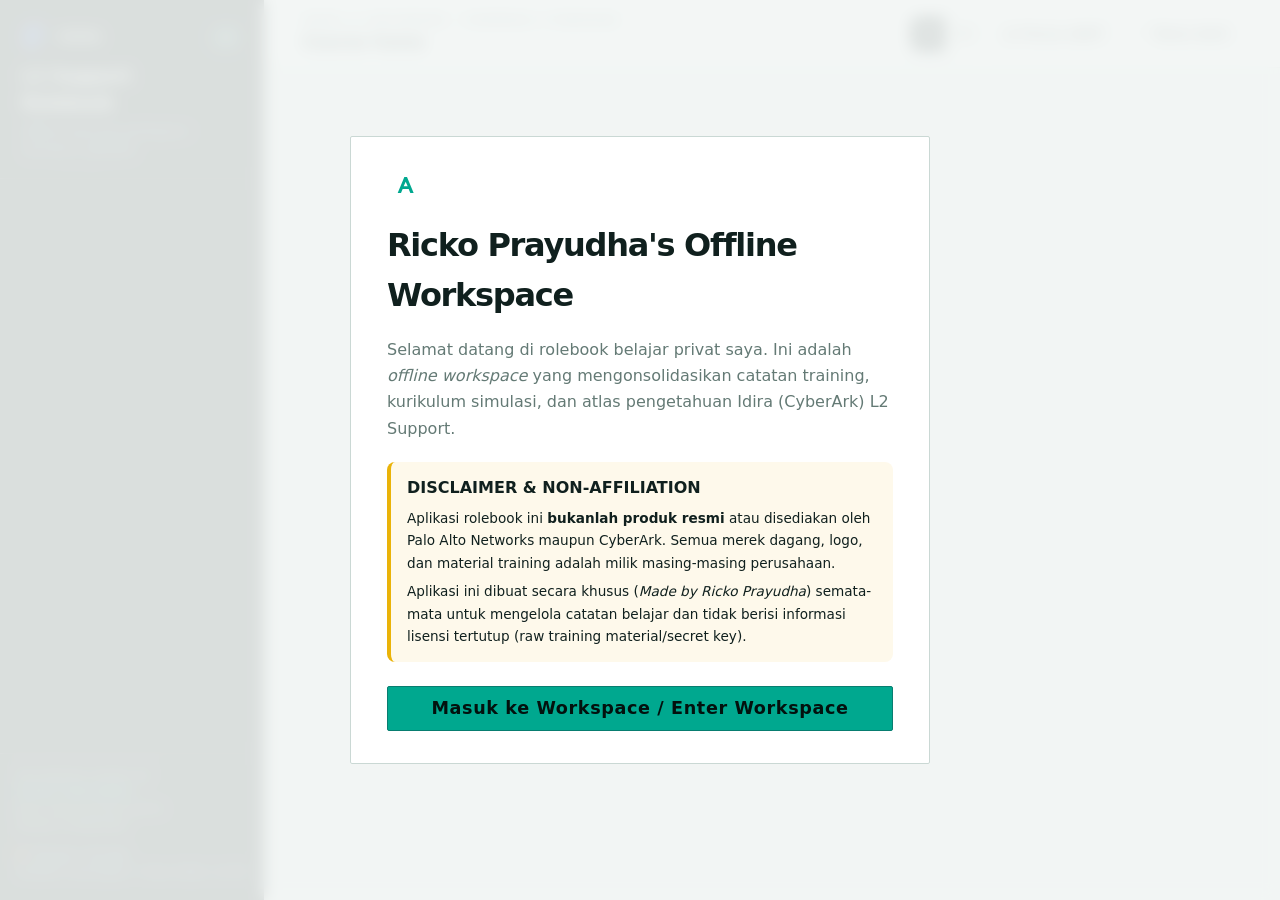
==== commit 92915dc9: "chore: bump asset cache versions to v7 for deployment stability" ====
--- a/CyberArk_L2_Learning_App.html
+++ b/CyberArk_L2_Learning_App.html
@@ -5,14 +5,14 @@
 <meta name="viewport" content="width=device-width,initial-scale=1">
 <meta name="theme-color" content="#0b1220">
 <title>IDIRA L2 Rolebook — formerly CyberArk</title>
-<link rel="stylesheet" href="rolebook-assets/rolebook.css?v=6">
+<link rel="stylesheet" href="rolebook-assets/rolebook.css?v=7">
 <link rel="stylesheet" href="rolebook-assets/rolebook-theme.css">
 </head>
 <body>
 <a class="skip" href="#mainContent">Skip to main content</a>
 <div class="app">
 <aside class="sidebar" aria-label="Course navigation">
-<div class="brand"><div><div class="brand-mark"><img class="brand-logo" src="rolebook-assets/icon-idira-logo.svg" alt="" aria-hidden="true"><span>IDIRA</span></div><h1>L2 Support Rolebook</h1><p>Offline learning workspace · formerly CyberArk</p></div><span class="tag version">v5</span></div>
+<div class="brand"><div><div class="brand-mark"><img class="brand-logo" src="rolebook-assets/icon-idira-logo.svg" alt="" aria-hidden="true"><span>IDIRA</span></div><h1>L2 Support Rolebook</h1><p>Offline learning workspace · formerly CyberArk</p></div><span class="tag version">v6</span></div>
 <nav class="nav" id="mainNav"></nav>
 <div class="sidebar-foot"><div id="watermark" style="font-size:0.65rem;color:var(--muted);text-transform:uppercase;letter-spacing:1px;font-weight:800;margin-bottom:12px">Rolebook Made By<br><strong style="color:var(--brand)">Ricko Prayudha</strong><br>Not affiliated with Idira/CyberArk</div><span class="sync-dot" id="syncDot"></span><span id="syncLabel">Loading progress</span><br><span id="lastSavedLabel"></span></div>
 </aside>
@@ -37,8 +37,9 @@
 <script src="rolebook-assets/reference-expansion.js"></script>
 <script src="rolebook-assets/rolebook-library-helpers.js"></script>
 <script src="rolebook-assets/docs-explorer.js"></script>
-<script src="rolebook-assets/rolebook.js?v=6"></script>
+<script src="rolebook-assets/rolebook.js?v=7"></script>
 </body>
 </html>
 
 
+
--- a/rolebook-assets/rolebook.css
+++ b/rolebook-assets/rolebook.css
@@ -88,3 +88,7 @@
 
 .brand-logo{width:26px;height:26px;flex:0 0 auto;display:block}.brand-mark span{display:inline-block}
 .nav-icon svg{display:block;width:20px;height:20px}
+.welcome-gate{position:fixed;inset:0;z-index:9999;display:flex;align-items:center;justify-content:center;padding:20px;background:color-mix(in srgb,var(--surface2) 90%,transparent);backdrop-filter:blur(8px)}
+.welcome-card{width:min(580px,100%);background:var(--surface);border:1px solid var(--line);border-radius:16px;box-shadow:0 18px 60px rgba(20,35,59,.2);padding:32px 36px;animation:fade .25s ease both}
+.welcome-card h2{margin:0;font-size:clamp(1.5rem,3vw,2rem);letter-spacing:-.04em}.welcome-card p{line-height:1.65}.welcome-card .version-warning{border-left:4px solid #eab308;padding:14px 16px;background:rgba(234,179,8,.08);border-radius:8px}
+@media(max-width:560px){.welcome-card{padding:25px 20px}.welcome-card h2{font-size:1.4rem}}
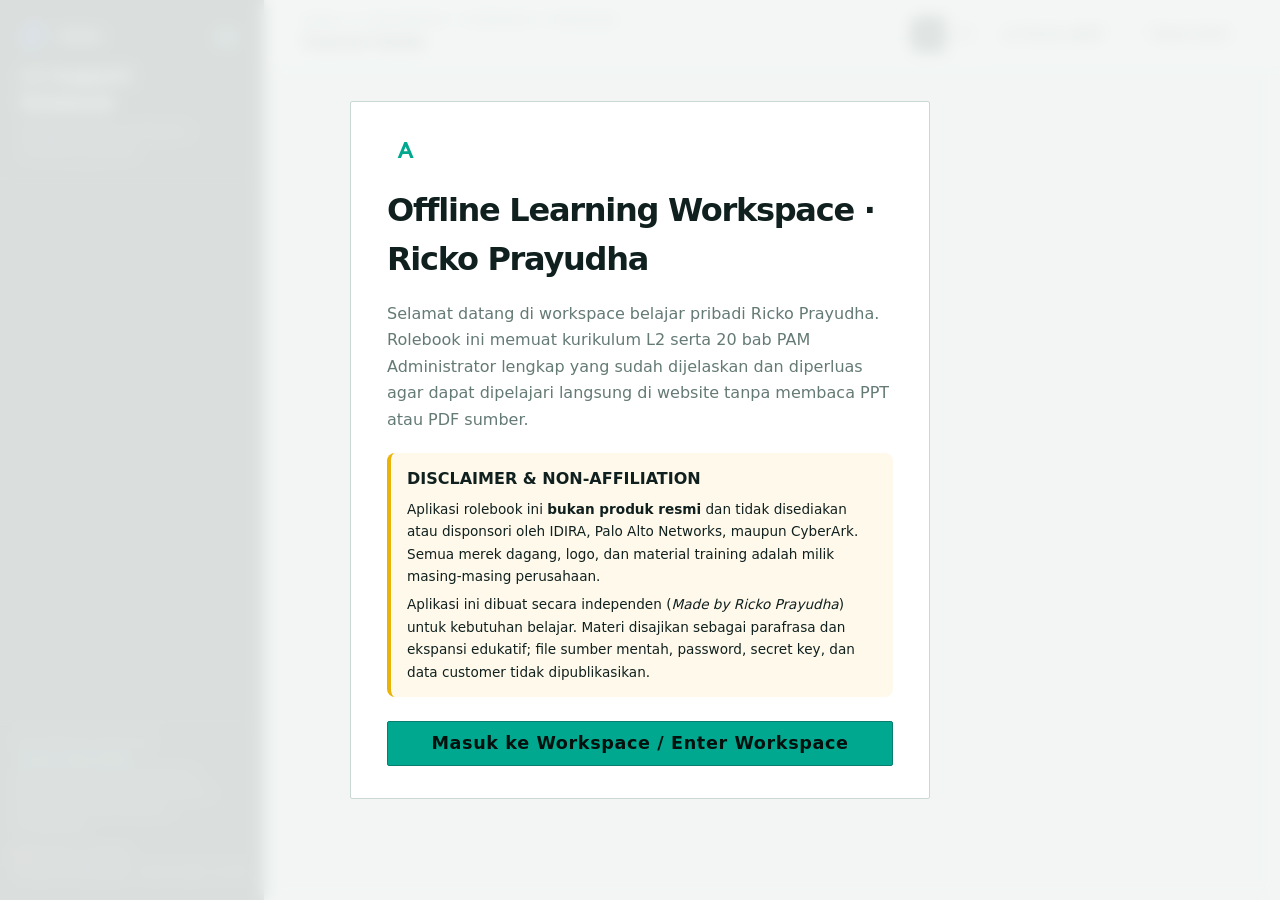
==== commit 156bb630: "feat(training): publish 20 self-contained PAM admin chapters" ====
--- a/CyberArk_L2_Learning_App.html
+++ b/CyberArk_L2_Learning_App.html
@@ -5,16 +5,17 @@
 <meta name="viewport" content="width=device-width,initial-scale=1">
 <meta name="theme-color" content="#0b1220">
 <title>IDIRA L2 Rolebook — formerly CyberArk</title>
-<link rel="stylesheet" href="rolebook-assets/rolebook.css?v=7">
+<link rel="stylesheet" href="rolebook-assets/rolebook.css?v=8">
 <link rel="stylesheet" href="rolebook-assets/rolebook-theme.css">
+<link rel="icon" href="rolebook-assets/icon-idira-logo.svg" type="image/svg+xml">
 </head>
 <body>
 <a class="skip" href="#mainContent">Skip to main content</a>
 <div class="app">
 <aside class="sidebar" aria-label="Course navigation">
-<div class="brand"><div><div class="brand-mark"><img class="brand-logo" src="rolebook-assets/icon-idira-logo.svg" alt="" aria-hidden="true"><span>IDIRA</span></div><h1>L2 Support Rolebook</h1><p>Offline learning workspace · formerly CyberArk</p></div><span class="tag version">v6</span></div>
+<div class="brand"><div><div class="brand-mark"><img class="brand-logo" src="rolebook-assets/icon-idira-logo.svg" alt="" aria-hidden="true"><span>IDIRA</span></div><h1>L2 Support Rolebook</h1><p>Offline learning workspace · formerly CyberArk</p></div><span class="tag version">v8</span></div>
 <nav class="nav" id="mainNav"></nav>
-<div class="sidebar-foot"><div id="watermark" style="font-size:0.65rem;color:var(--muted);text-transform:uppercase;letter-spacing:1px;font-weight:800;margin-bottom:12px">Rolebook Made By<br><strong style="color:var(--brand)">Ricko Prayudha</strong><br>Not affiliated with Idira/CyberArk</div><span class="sync-dot" id="syncDot"></span><span id="syncLabel">Loading progress</span><br><span id="lastSavedLabel"></span></div>
+<div class="sidebar-foot"><div id="watermark" style="font-size:0.65rem;color:var(--muted);text-transform:uppercase;letter-spacing:1px;font-weight:800;margin-bottom:12px">Rolebook Made By<br><strong style="color:var(--brand)">Ricko Prayudha</strong><br>Independent workspace<br>Not affiliated with IDIRA / Palo Alto Networks / CyberArk</div><span class="sync-dot" id="syncDot"></span><span id="syncLabel">Loading progress</span><br><span id="lastSavedLabel"></span></div>
 </aside>
 <div class="main">
 <header class="topbar"><div class="topbar-title"><div class="eyebrow" id="topEyebrow">IDIRA L2 Rolebook · formerly CyberArk</div><strong id="topTitle">Course home</strong></div><div class="top-actions"><div class="lang-group" aria-label="Language"><button data-action="lang" data-lang="id" aria-pressed="true">ID</button><button data-action="lang" data-lang="en" aria-pressed="false">EN</button></div><button class="icon-btn" data-action="focus" id="focusBtn" aria-pressed="false">Focus</button><button class="icon-btn" data-action="theme" id="themeBtn" aria-pressed="false">Theme</button></div></header>
@@ -29,15 +30,17 @@
 <script src="rolebook-assets/cyberark-docs-index.js"></script>
 <script src="rolebook-assets/reference-docs-atlas.js"></script>
 <script src="rolebook-assets/inject-cyberbrainer.js"></script>
-<script src="rolebook-assets/inject-idira-training.js"></script>
+<script src="rolebook-assets/idira-training-details.js?v=1"></script>
+<script src="rolebook-assets/idira-training-chapters.js?v=2"></script>
+<script src="rolebook-assets/inject-idira-training.js?v=4"></script>
 <script src="rolebook-assets/reference-deep-core.js"></script>
 <script src="rolebook-assets/reference-deep-objects.js"></script>
 <script src="rolebook-assets/reference-deep-architecture.js"></script>
 <script src="rolebook-assets/reference-finalize.js"></script>
 <script src="rolebook-assets/reference-expansion.js"></script>
 <script src="rolebook-assets/rolebook-library-helpers.js"></script>
-<script src="rolebook-assets/docs-explorer.js"></script>
-<script src="rolebook-assets/rolebook.js?v=7"></script>
+<script src="rolebook-assets/docs-explorer.js?v=2"></script>
+<script src="rolebook-assets/rolebook.js?v=8"></script>
 </body>
 </html>
 
--- a/rolebook-assets/rolebook.css
+++ b/rolebook-assets/rolebook.css
@@ -92,3 +92,30 @@
 .welcome-card{width:min(580px,100%);background:var(--surface);border:1px solid var(--line);border-radius:16px;box-shadow:0 18px 60px rgba(20,35,59,.2);padding:32px 36px;animation:fade .25s ease both}
 .welcome-card h2{margin:0;font-size:clamp(1.5rem,3vw,2rem);letter-spacing:-.04em}.welcome-card p{line-height:1.65}.welcome-card .version-warning{border-left:4px solid #eab308;padding:14px 16px;background:rgba(234,179,8,.08);border-radius:8px}
 @media(max-width:560px){.welcome-card{padding:25px 20px}.welcome-card h2{font-size:1.4rem}}
+
+/* Self-contained PAM Administrator chapters */
+.training-chapter{--chapter-accent:var(--brand);display:grid;gap:0;color:var(--ink);max-width:980px;margin:0 auto;padding-bottom:10px}
+.training-hero{position:relative;overflow:hidden;padding:30px;border:1px solid color-mix(in srgb,var(--chapter-accent) 34%,var(--line));border-radius:18px;background:linear-gradient(145deg,color-mix(in srgb,var(--chapter-accent) 12%,var(--surface)),var(--surface));box-shadow:0 14px 40px rgba(15,23,42,.08)}
+.training-hero:after{content:"";position:absolute;width:220px;height:220px;border-radius:999px;right:-90px;top:-110px;background:color-mix(in srgb,var(--chapter-accent) 14%,transparent)}
+.training-hero>*{position:relative;z-index:1}.training-hero h2{font-size:clamp(1.7rem,4vw,2.5rem);letter-spacing:-.045em;line-height:1.08;margin:8px 0 10px}.training-subtitle{font-size:1.02rem!important;line-height:1.7!important;max-width:760px;color:var(--ink2)!important;margin:0!important}
+.training-provenance{display:grid;gap:3px;margin-top:20px;padding:13px 15px;border-radius:11px;background:color-mix(in srgb,var(--surface) 82%,transparent);border:1px solid color-mix(in srgb,var(--chapter-accent) 24%,var(--line));font-size:.76rem;line-height:1.5;color:var(--muted)}
+.training-provenance strong{color:var(--chapter-accent);font-size:.78rem;text-transform:uppercase;letter-spacing:.05em}
+.training-intro{padding:26px 4px 8px}.training-intro p{font-size:1.02rem!important;line-height:1.78!important;color:var(--ink2)!important;margin:0 0 16px!important}.training-intro p:first-child:first-letter{float:left;font-size:3.3rem;line-height:.8;padding:8px 8px 0 0;color:var(--chapter-accent);font-weight:900}
+.training-mental{margin:10px 0 22px;padding:20px 22px;border-left:5px solid var(--chapter-accent);background:color-mix(in srgb,var(--chapter-accent) 8%,var(--surface2));border-radius:5px 14px 14px 5px}.training-mental span{display:block;font-size:.68rem;letter-spacing:.12em;font-weight:900;color:var(--chapter-accent);margin-bottom:6px}.training-mental p{font-size:1rem!important;line-height:1.72!important;margin:0!important;color:var(--ink)!important;font-weight:650}
+.training-objectives{border:1px solid var(--line);border-radius:14px;padding:20px 22px;background:var(--surface);margin-bottom:20px}.training-objectives h3{margin:0 0 12px!important;font-size:1.05rem!important}.training-check-list{list-style:none!important;padding:0!important;margin:0!important;display:grid;gap:8px}.training-check-list li{position:relative;padding:10px 12px 10px 37px!important;margin:0!important;border-radius:9px;background:var(--surface2);line-height:1.55!important;font-size:.88rem!important}.training-check-list li:before{content:"✓";position:absolute;left:12px;top:10px;width:18px;height:18px;border-radius:6px;display:grid;place-items:center;background:color-mix(in srgb,var(--chapter-accent) 18%,var(--surface));color:var(--chapter-accent);font-size:.7rem;font-weight:900}
+.training-toc{display:grid;grid-template-columns:repeat(2,minmax(0,1fr));gap:7px;padding:18px;border:1px solid var(--line);border-radius:14px;background:var(--surface2);margin-bottom:26px}.training-toc>strong{grid-column:1/-1;font-size:.72rem;letter-spacing:.1em;text-transform:uppercase;color:var(--muted);margin-bottom:3px}.training-toc a{display:flex;align-items:flex-start;gap:9px;padding:9px 10px;border-radius:8px;color:var(--ink2);font-size:.8rem;line-height:1.4;text-decoration:none;border:1px solid transparent}.training-toc a:hover{background:var(--surface);border-color:var(--chapter-accent);color:var(--ink)}.training-toc a span{color:var(--chapter-accent);font-weight:900;font-size:.7rem;padding-top:2px}
+.training-section{padding:28px 4px;border-top:1px solid var(--line);scroll-margin-top:18px}.training-section-head{display:flex;justify-content:space-between;align-items:flex-start;gap:16px;margin-bottom:16px}.training-section-head>div{display:flex;align-items:flex-start;gap:11px}.training-section-number{display:grid;place-items:center;min-width:31px;height:31px;border-radius:9px;background:color-mix(in srgb,var(--chapter-accent) 12%,var(--surface2));color:var(--chapter-accent);font-size:.7rem;font-weight:900}.training-section h3{font-size:1.32rem!important;letter-spacing:-.025em;margin:2px 0 0!important}.training-source-pages{font-size:.67rem;line-height:1.3;color:var(--muted);border:1px solid var(--line);border-radius:999px;padding:5px 8px;white-space:nowrap}.training-section>p{font-size:.96rem!important;line-height:1.76!important;color:var(--ink2)!important;margin:0 0 14px!important}.training-section>ul{padding-left:22px!important;margin:10px 0 16px!important}.training-section>ul li{font-size:.9rem!important;line-height:1.65!important;margin-bottom:7px!important;color:var(--ink2)!important}
+.training-term-grid{display:grid;grid-template-columns:repeat(2,minmax(0,1fr));gap:10px}.training-term-grid article{padding:15px;border:1px solid var(--line);border-radius:11px;background:var(--surface2)}.training-term-grid strong{display:block;color:var(--chapter-accent);font-size:.85rem;margin-bottom:5px}.training-term-grid p{font-size:.81rem!important;line-height:1.55!important;color:var(--ink2)!important;margin:0!important}
+.training-table-wrap{width:100%;overflow-x:auto;margin:18px 0;border:1px solid var(--line);border-radius:12px;background:var(--surface)}.training-table{border-collapse:collapse;width:100%;min-width:620px;font-size:.79rem}.training-table th{background:var(--surface2);color:var(--ink);text-align:left;font-size:.68rem;text-transform:uppercase;letter-spacing:.05em}.training-table th,.training-table td{padding:11px 12px;border-bottom:1px solid var(--line);vertical-align:top;line-height:1.5}.training-table td{color:var(--ink2)}.training-table tbody tr:last-child td{border-bottom:0}.training-table tbody tr:hover{background:color-mix(in srgb,var(--chapter-accent) 4%,var(--surface))}
+.training-callout{margin:18px 0;padding:16px 18px;border-radius:11px;border:1px solid var(--line);border-left:4px solid var(--chapter-accent);background:color-mix(in srgb,var(--chapter-accent) 6%,var(--surface2))}.training-callout.warning{border-left-color:var(--danger);background:color-mix(in srgb,var(--danger) 7%,var(--surface2))}.training-callout.l2{border-left-color:var(--accent);background:color-mix(in srgb,var(--accent) 8%,var(--surface2))}.training-callout strong{display:block;font-size:.84rem;margin-bottom:5px}.training-callout p{font-size:.84rem!important;line-height:1.6!important;color:var(--ink2)!important;margin:0!important}.training-flow-note{display:flex;gap:10px;align-items:flex-start;padding:13px 15px;border-radius:10px;background:var(--surface2);font-size:.82rem;line-height:1.5}.training-flow-note strong{color:var(--chapter-accent);white-space:nowrap}
+.training-operational{margin:24px 0;padding:24px;border:1px solid color-mix(in srgb,var(--chapter-accent) 28%,var(--line));border-radius:16px;background:linear-gradient(180deg,color-mix(in srgb,var(--chapter-accent) 5%,var(--surface)),var(--surface))}.training-operational>h3{font-size:1.35rem!important;margin:5px 0 18px!important}.training-detail-grid{display:grid;grid-template-columns:repeat(2,minmax(0,1fr));gap:12px}.training-detail-panel{padding:16px;border:1px solid var(--line);border-radius:11px;background:var(--surface)}.training-detail-panel h3{font-size:.92rem!important;margin:0 0 10px!important}.training-detail-panel.pitfalls{border-color:color-mix(in srgb,var(--danger) 35%,var(--line))}.training-detail-panel.evidence{border-color:color-mix(in srgb,var(--accent) 40%,var(--line))}
+.training-scenario{margin:28px 0;padding:26px;border-radius:16px;background:var(--nav);color:#fff;box-shadow:0 16px 40px rgba(2,12,27,.18)}.training-scenario h3{font-size:1.42rem!important;margin:6px 0 10px!important;color:#fff}.training-scenario>p{color:rgba(255,255,255,.78)!important;font-size:.92rem!important;line-height:1.65!important}.training-scenario ol{counter-reset:scenario;list-style:none;padding:0;margin:18px 0;display:grid;gap:10px}.training-scenario li{counter-increment:scenario;display:flex;gap:12px;color:rgba(255,255,255,.88);font-size:.86rem;line-height:1.55}.training-scenario li:before{content:counter(scenario);display:grid;place-items:center;min-width:25px;height:25px;border-radius:8px;background:var(--chapter-accent);color:#05241f;font-weight:900;font-size:.72rem}.training-scenario-result{padding:14px 16px;border-radius:10px;background:rgba(255,255,255,.08);border:1px solid rgba(255,255,255,.13)}.training-scenario-result strong{font-size:.78rem;color:var(--brand)}.training-scenario-result p{margin:4px 0 0!important;color:#fff!important;font-size:.84rem!important;line-height:1.55!important}
+.training-knowledge{padding:26px 4px;border-top:1px solid var(--line)}.training-knowledge>h3{font-size:1.25rem!important;margin:5px 0 15px!important}.training-knowledge details{border:1px solid var(--line);border-radius:11px;background:var(--surface);margin-bottom:8px;overflow:hidden}.training-knowledge summary{display:flex;align-items:flex-start;gap:10px;padding:14px 16px;cursor:pointer;font-size:.87rem;font-weight:750;line-height:1.5}.training-knowledge summary span{color:var(--chapter-accent);font-size:.7rem;padding-top:2px}.training-knowledge details[open] summary{background:var(--surface2);border-bottom:1px solid var(--line)}.training-knowledge details p{padding:14px 16px;margin:0!important;font-size:.86rem!important;line-height:1.65!important;color:var(--ink2)!important}
+.training-summary{display:grid;grid-template-columns:1fr 1fr;gap:14px;margin:18px 0 26px}.training-summary>div{padding:20px;border:1px solid var(--line);border-radius:13px;background:var(--surface2)}.training-summary h3{font-size:1rem!important;margin:0 0 10px!important}.training-summary ul{padding-left:20px!important;margin:0!important}.training-summary li{font-size:.82rem!important;line-height:1.55!important;margin-bottom:6px!important;color:var(--ink2)!important}.training-footer-note{display:grid;gap:3px;padding:15px 18px;border:1px dashed var(--line);border-radius:11px;text-align:center;color:var(--muted);font-size:.7rem}.training-footer-note strong{color:var(--ink2);font-size:.75rem}
+@media(max-width:760px){.training-hero{padding:23px 20px}.training-toc,.training-term-grid,.training-detail-grid,.training-summary{grid-template-columns:1fr}.training-section-head{display:block}.training-source-pages{display:inline-block;margin:8px 0 0 42px;white-space:normal}.training-section{padding:24px 0}.training-operational,.training-scenario{padding:20px}.training-table{min-width:560px}.training-intro p{font-size:.95rem!important}}
+
+/* Persistent navigation icon treatment */
+.nav-icon{width:32px;height:32px;flex:0 0 32px;display:grid;place-items:center;border:1px solid rgba(255,255,255,.1);border-radius:9px;background:rgba(255,255,255,.055);color:#b9c8d9;transition:.18s}
+.nav-icon svg{width:18px;height:18px}
+.nav-btn:hover .nav-icon,.nav-btn[aria-current=true] .nav-icon{color:#d9fff7;border-color:rgba(81,221,199,.38);background:rgba(0,168,143,.2)}
+@media(max-width:820px){.topbar{position:sticky;top:115px}.nav-btn{gap:7px;padding:8px 10px}.nav-icon{display:grid;width:28px;height:28px;flex-basis:28px;border-radius:8px}.nav-icon svg{width:17px;height:17px}}
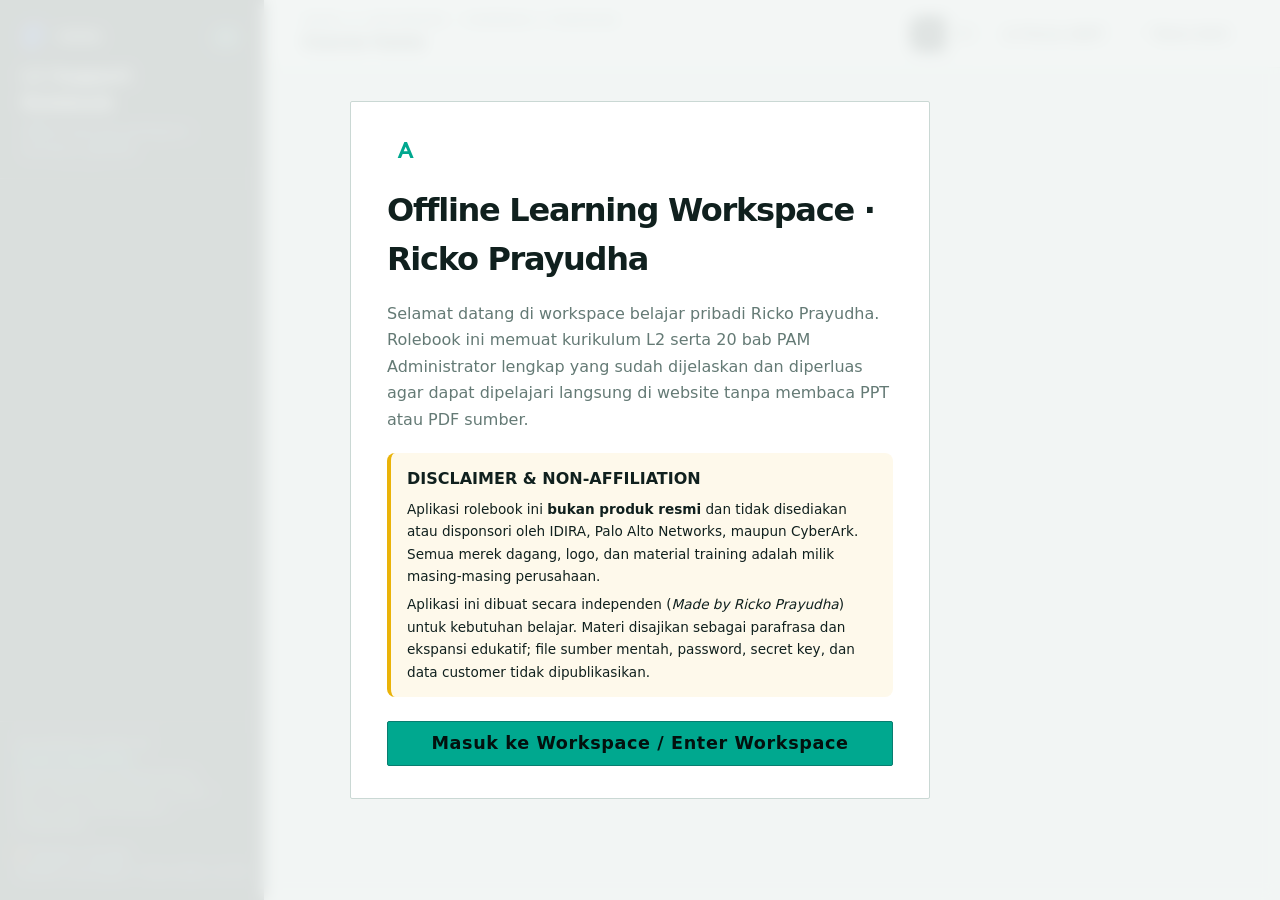
==== commit 4a517afb: "feat(training): add audited source addenda and rolebook analysis" ====
--- a/CyberArk_L2_Learning_App.html
+++ b/CyberArk_L2_Learning_App.html
@@ -5,7 +5,7 @@
 <meta name="viewport" content="width=device-width,initial-scale=1">
 <meta name="theme-color" content="#0b1220">
 <title>IDIRA L2 Rolebook — formerly CyberArk</title>
-<link rel="stylesheet" href="rolebook-assets/rolebook.css?v=8">
+<link rel="stylesheet" href="rolebook-assets/rolebook.css?v=9">
 <link rel="stylesheet" href="rolebook-assets/rolebook-theme.css">
 <link rel="icon" href="rolebook-assets/icon-idira-logo.svg" type="image/svg+xml">
 </head>
@@ -13,7 +13,7 @@
 <a class="skip" href="#mainContent">Skip to main content</a>
 <div class="app">
 <aside class="sidebar" aria-label="Course navigation">
-<div class="brand"><div><div class="brand-mark"><img class="brand-logo" src="rolebook-assets/icon-idira-logo.svg" alt="" aria-hidden="true"><span>IDIRA</span></div><h1>L2 Support Rolebook</h1><p>Offline learning workspace · formerly CyberArk</p></div><span class="tag version">v8</span></div>
+<div class="brand"><div><div class="brand-mark"><img class="brand-logo" src="rolebook-assets/icon-idira-logo.svg" alt="" aria-hidden="true"><span>IDIRA</span></div><h1>L2 Support Rolebook</h1><p>Offline learning workspace · formerly CyberArk</p></div><span class="tag version">v9</span></div>
 <nav class="nav" id="mainNav"></nav>
 <div class="sidebar-foot"><div id="watermark" style="font-size:0.65rem;color:var(--muted);text-transform:uppercase;letter-spacing:1px;font-weight:800;margin-bottom:12px">Rolebook Made By<br><strong style="color:var(--brand)">Ricko Prayudha</strong><br>Independent workspace<br>Not affiliated with IDIRA / Palo Alto Networks / CyberArk</div><span class="sync-dot" id="syncDot"></span><span id="syncLabel">Loading progress</span><br><span id="lastSavedLabel"></span></div>
 </aside>
@@ -32,7 +32,8 @@
 <script src="rolebook-assets/inject-cyberbrainer.js"></script>
 <script src="rolebook-assets/idira-training-details.js?v=1"></script>
 <script src="rolebook-assets/idira-training-chapters.js?v=2"></script>
-<script src="rolebook-assets/inject-idira-training.js?v=4"></script>
+<script src="rolebook-assets/idira-training-expansions.js?v=1"></script>
+<script src="rolebook-assets/inject-idira-training.js?v=5"></script>
 <script src="rolebook-assets/reference-deep-core.js"></script>
 <script src="rolebook-assets/reference-deep-objects.js"></script>
 <script src="rolebook-assets/reference-deep-architecture.js"></script>
@@ -40,7 +41,7 @@
 <script src="rolebook-assets/reference-expansion.js"></script>
 <script src="rolebook-assets/rolebook-library-helpers.js"></script>
 <script src="rolebook-assets/docs-explorer.js?v=2"></script>
-<script src="rolebook-assets/rolebook.js?v=8"></script>
+<script src="rolebook-assets/rolebook.js?v=9"></script>
 </body>
 </html>
 
--- a/rolebook-assets/rolebook.css
+++ b/rolebook-assets/rolebook.css
@@ -109,10 +109,13 @@
 .training-table-wrap{width:100%;overflow-x:auto;margin:18px 0;border:1px solid var(--line);border-radius:12px;background:var(--surface)}.training-table{border-collapse:collapse;width:100%;min-width:620px;font-size:.79rem}.training-table th{background:var(--surface2);color:var(--ink);text-align:left;font-size:.68rem;text-transform:uppercase;letter-spacing:.05em}.training-table th,.training-table td{padding:11px 12px;border-bottom:1px solid var(--line);vertical-align:top;line-height:1.5}.training-table td{color:var(--ink2)}.training-table tbody tr:last-child td{border-bottom:0}.training-table tbody tr:hover{background:color-mix(in srgb,var(--chapter-accent) 4%,var(--surface))}
 .training-callout{margin:18px 0;padding:16px 18px;border-radius:11px;border:1px solid var(--line);border-left:4px solid var(--chapter-accent);background:color-mix(in srgb,var(--chapter-accent) 6%,var(--surface2))}.training-callout.warning{border-left-color:var(--danger);background:color-mix(in srgb,var(--danger) 7%,var(--surface2))}.training-callout.l2{border-left-color:var(--accent);background:color-mix(in srgb,var(--accent) 8%,var(--surface2))}.training-callout strong{display:block;font-size:.84rem;margin-bottom:5px}.training-callout p{font-size:.84rem!important;line-height:1.6!important;color:var(--ink2)!important;margin:0!important}.training-flow-note{display:flex;gap:10px;align-items:flex-start;padding:13px 15px;border-radius:10px;background:var(--surface2);font-size:.82rem;line-height:1.5}.training-flow-note strong{color:var(--chapter-accent);white-space:nowrap}
 .training-operational{margin:24px 0;padding:24px;border:1px solid color-mix(in srgb,var(--chapter-accent) 28%,var(--line));border-radius:16px;background:linear-gradient(180deg,color-mix(in srgb,var(--chapter-accent) 5%,var(--surface)),var(--surface))}.training-operational>h3{font-size:1.35rem!important;margin:5px 0 18px!important}.training-detail-grid{display:grid;grid-template-columns:repeat(2,minmax(0,1fr));gap:12px}.training-detail-panel{padding:16px;border:1px solid var(--line);border-radius:11px;background:var(--surface)}.training-detail-panel h3{font-size:.92rem!important;margin:0 0 10px!important}.training-detail-panel.pitfalls{border-color:color-mix(in srgb,var(--danger) 35%,var(--line))}.training-detail-panel.evidence{border-color:color-mix(in srgb,var(--accent) 40%,var(--line))}
+.training-source-audit,.training-source-addendum,.training-rolebook-analysis{scroll-margin-top:18px;margin:28px 0;padding:25px;border-radius:17px}.training-source-audit{border:1px solid color-mix(in srgb,#0ea5e9 38%,var(--line));background:linear-gradient(145deg,color-mix(in srgb,#0ea5e9 8%,var(--surface)),var(--surface))}.training-source-addendum{border:1px solid color-mix(in srgb,var(--brand) 38%,var(--line));background:linear-gradient(145deg,color-mix(in srgb,var(--brand) 8%,var(--surface)),var(--surface))}.training-rolebook-analysis{border:1px solid color-mix(in srgb,#f59e0b 42%,var(--line));background:linear-gradient(145deg,color-mix(in srgb,#f59e0b 9%,var(--surface)),var(--surface))}.training-source-audit>h3,.training-source-addendum>h3,.training-rolebook-analysis>h3{font-size:1.38rem!important;letter-spacing:-.025em;margin:5px 0 9px!important}.training-source-audit>p,.training-expansion-disclaimer{font-size:.84rem!important;line-height:1.65!important;color:var(--ink2)!important;margin:0 0 18px!important}.training-expansion-disclaimer{padding:12px 14px;border-radius:10px;background:color-mix(in srgb,var(--surface) 78%,transparent);border:1px dashed var(--line)}
+.training-expansion-grid{display:grid;grid-template-columns:repeat(2,minmax(0,1fr));gap:13px}.training-expansion-card{min-width:0;padding:18px;border:1px solid var(--line);border-radius:13px;background:var(--surface);box-shadow:0 8px 25px rgba(15,23,42,.045)}.training-expansion-card.source{border-top:4px solid var(--brand)}.training-expansion-card.analysis{border-top:4px solid #f59e0b}.training-expansion-card header{display:flex;justify-content:space-between;align-items:flex-start;gap:12px;margin-bottom:11px}.training-expansion-card h4{font-size:1rem;line-height:1.32;letter-spacing:-.015em;margin:0;color:var(--ink)}.training-expansion-card header span{flex:0 0 auto;font-size:.62rem;line-height:1.3;color:var(--muted);border:1px solid var(--line);border-radius:999px;padding:4px 7px;max-width:44%;text-align:right}.training-expansion-card p{font-size:.85rem!important;line-height:1.68!important;color:var(--ink2)!important;margin:0 0 11px!important}.training-expansion-card ul{padding-left:20px!important;margin:9px 0 5px!important}.training-expansion-card li{font-size:.8rem!important;line-height:1.58!important;color:var(--ink2)!important;margin-bottom:6px!important}.training-expansion-card .training-table{min-width:520px}
+.training-command-list{display:grid;gap:8px;margin-top:13px}.training-command-list>div{display:grid;gap:5px;padding:10px 11px;border-radius:9px;background:var(--surface2);border:1px solid var(--line)}.training-command-list code{display:block;overflow-wrap:anywhere;white-space:normal;font-size:.75rem;color:var(--chapter-accent);font-weight:750}.training-command-list span{font-size:.74rem;line-height:1.48;color:var(--muted)}.training-rolebook-analysis .training-command-list code{color:#b45309}.training-rolebook-analysis>.training-detail-panel.artifacts{margin-top:14px;border-color:color-mix(in srgb,#f59e0b 38%,var(--line));background:color-mix(in srgb,#f59e0b 5%,var(--surface))}
 .training-scenario{margin:28px 0;padding:26px;border-radius:16px;background:var(--nav);color:#fff;box-shadow:0 16px 40px rgba(2,12,27,.18)}.training-scenario h3{font-size:1.42rem!important;margin:6px 0 10px!important;color:#fff}.training-scenario>p{color:rgba(255,255,255,.78)!important;font-size:.92rem!important;line-height:1.65!important}.training-scenario ol{counter-reset:scenario;list-style:none;padding:0;margin:18px 0;display:grid;gap:10px}.training-scenario li{counter-increment:scenario;display:flex;gap:12px;color:rgba(255,255,255,.88);font-size:.86rem;line-height:1.55}.training-scenario li:before{content:counter(scenario);display:grid;place-items:center;min-width:25px;height:25px;border-radius:8px;background:var(--chapter-accent);color:#05241f;font-weight:900;font-size:.72rem}.training-scenario-result{padding:14px 16px;border-radius:10px;background:rgba(255,255,255,.08);border:1px solid rgba(255,255,255,.13)}.training-scenario-result strong{font-size:.78rem;color:var(--brand)}.training-scenario-result p{margin:4px 0 0!important;color:#fff!important;font-size:.84rem!important;line-height:1.55!important}
 .training-knowledge{padding:26px 4px;border-top:1px solid var(--line)}.training-knowledge>h3{font-size:1.25rem!important;margin:5px 0 15px!important}.training-knowledge details{border:1px solid var(--line);border-radius:11px;background:var(--surface);margin-bottom:8px;overflow:hidden}.training-knowledge summary{display:flex;align-items:flex-start;gap:10px;padding:14px 16px;cursor:pointer;font-size:.87rem;font-weight:750;line-height:1.5}.training-knowledge summary span{color:var(--chapter-accent);font-size:.7rem;padding-top:2px}.training-knowledge details[open] summary{background:var(--surface2);border-bottom:1px solid var(--line)}.training-knowledge details p{padding:14px 16px;margin:0!important;font-size:.86rem!important;line-height:1.65!important;color:var(--ink2)!important}
 .training-summary{display:grid;grid-template-columns:1fr 1fr;gap:14px;margin:18px 0 26px}.training-summary>div{padding:20px;border:1px solid var(--line);border-radius:13px;background:var(--surface2)}.training-summary h3{font-size:1rem!important;margin:0 0 10px!important}.training-summary ul{padding-left:20px!important;margin:0!important}.training-summary li{font-size:.82rem!important;line-height:1.55!important;margin-bottom:6px!important;color:var(--ink2)!important}.training-footer-note{display:grid;gap:3px;padding:15px 18px;border:1px dashed var(--line);border-radius:11px;text-align:center;color:var(--muted);font-size:.7rem}.training-footer-note strong{color:var(--ink2);font-size:.75rem}
-@media(max-width:760px){.training-hero{padding:23px 20px}.training-toc,.training-term-grid,.training-detail-grid,.training-summary{grid-template-columns:1fr}.training-section-head{display:block}.training-source-pages{display:inline-block;margin:8px 0 0 42px;white-space:normal}.training-section{padding:24px 0}.training-operational,.training-scenario{padding:20px}.training-table{min-width:560px}.training-intro p{font-size:.95rem!important}}
+@media(max-width:760px){.training-hero{padding:23px 20px}.training-toc,.training-term-grid,.training-detail-grid,.training-summary,.training-expansion-grid{grid-template-columns:1fr}.training-section-head{display:block}.training-source-pages{display:inline-block;margin:8px 0 0 42px;white-space:normal}.training-section{padding:24px 0}.training-operational,.training-scenario,.training-source-audit,.training-source-addendum,.training-rolebook-analysis{padding:20px}.training-expansion-card header{display:block}.training-expansion-card header span{display:inline-block;max-width:none;text-align:left;margin-top:7px}.training-table{min-width:560px}.training-intro p{font-size:.95rem!important}}
 
 /* Persistent navigation icon treatment */
 .nav-icon{width:32px;height:32px;flex:0 0 32px;display:grid;place-items:center;border:1px solid rgba(255,255,255,.1);border-radius:9px;background:rgba(255,255,255,.055);color:#b9c8d9;transition:.18s}
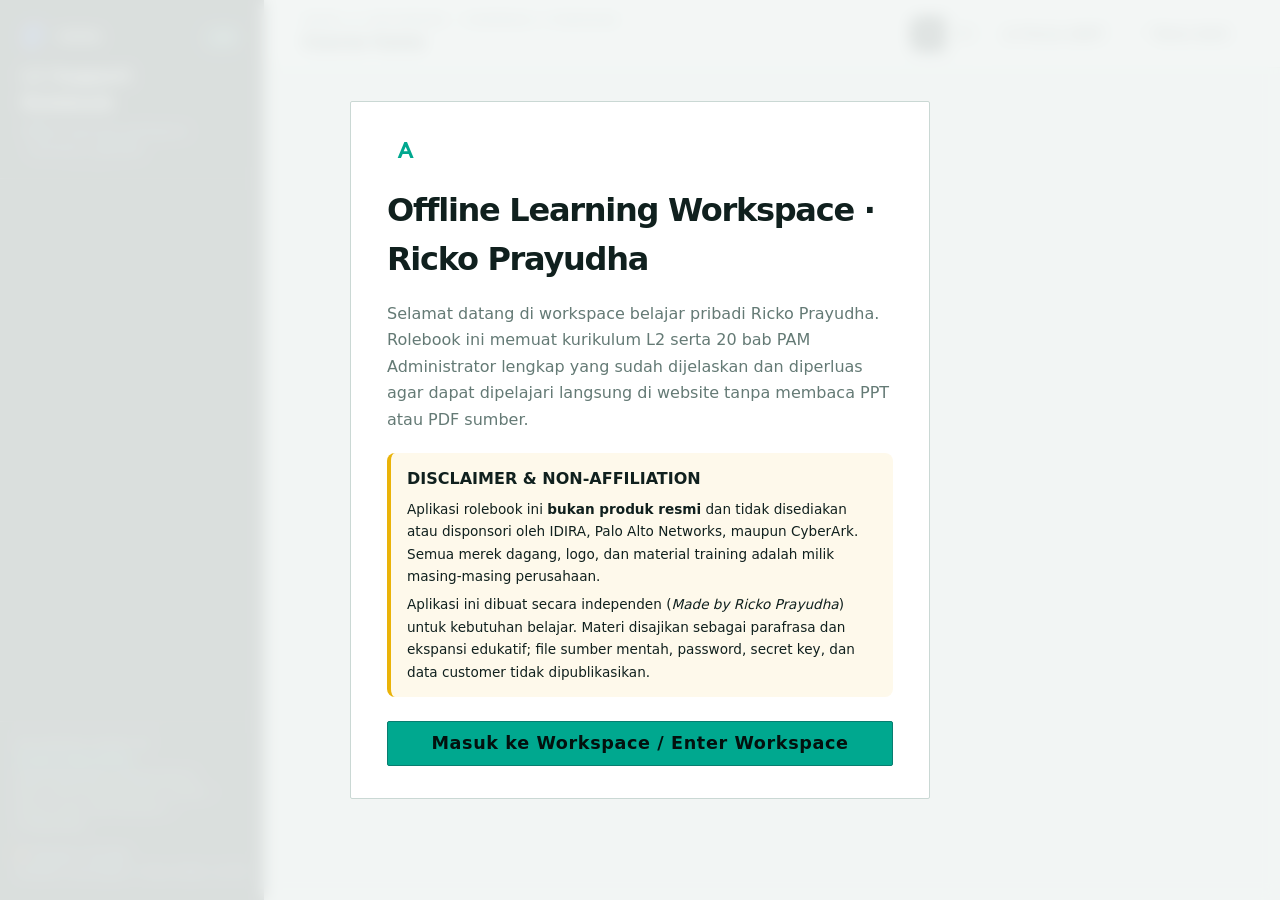
==== commit 24cd630f: "fix(ui): guard stale reader progress updates" ====
--- a/CyberArk_L2_Learning_App.html
+++ b/CyberArk_L2_Learning_App.html
@@ -13,7 +13,7 @@
 <a class="skip" href="#mainContent">Skip to main content</a>
 <div class="app">
 <aside class="sidebar" aria-label="Course navigation">
-<div class="brand"><div><div class="brand-mark"><img class="brand-logo" src="rolebook-assets/icon-idira-logo.svg" alt="" aria-hidden="true"><span>IDIRA</span></div><h1>L2 Support Rolebook</h1><p>Offline learning workspace · formerly CyberArk</p></div><span class="tag version">v9</span></div>
+<div class="brand"><div><div class="brand-mark"><img class="brand-logo" src="rolebook-assets/icon-idira-logo.svg" alt="" aria-hidden="true"><span>IDIRA</span></div><h1>L2 Support Rolebook</h1><p>Offline learning workspace · formerly CyberArk</p></div><span class="tag version">v10</span></div>
 <nav class="nav" id="mainNav"></nav>
 <div class="sidebar-foot"><div id="watermark" style="font-size:0.65rem;color:var(--muted);text-transform:uppercase;letter-spacing:1px;font-weight:800;margin-bottom:12px">Rolebook Made By<br><strong style="color:var(--brand)">Ricko Prayudha</strong><br>Independent workspace<br>Not affiliated with IDIRA / Palo Alto Networks / CyberArk</div><span class="sync-dot" id="syncDot"></span><span id="syncLabel">Loading progress</span><br><span id="lastSavedLabel"></span></div>
 </aside>
@@ -41,7 +41,7 @@
 <script src="rolebook-assets/reference-expansion.js"></script>
 <script src="rolebook-assets/rolebook-library-helpers.js"></script>
 <script src="rolebook-assets/docs-explorer.js?v=2"></script>
-<script src="rolebook-assets/rolebook.js?v=9"></script>
+<script src="rolebook-assets/rolebook.js?v=10"></script>
 </body>
 </html>
 
